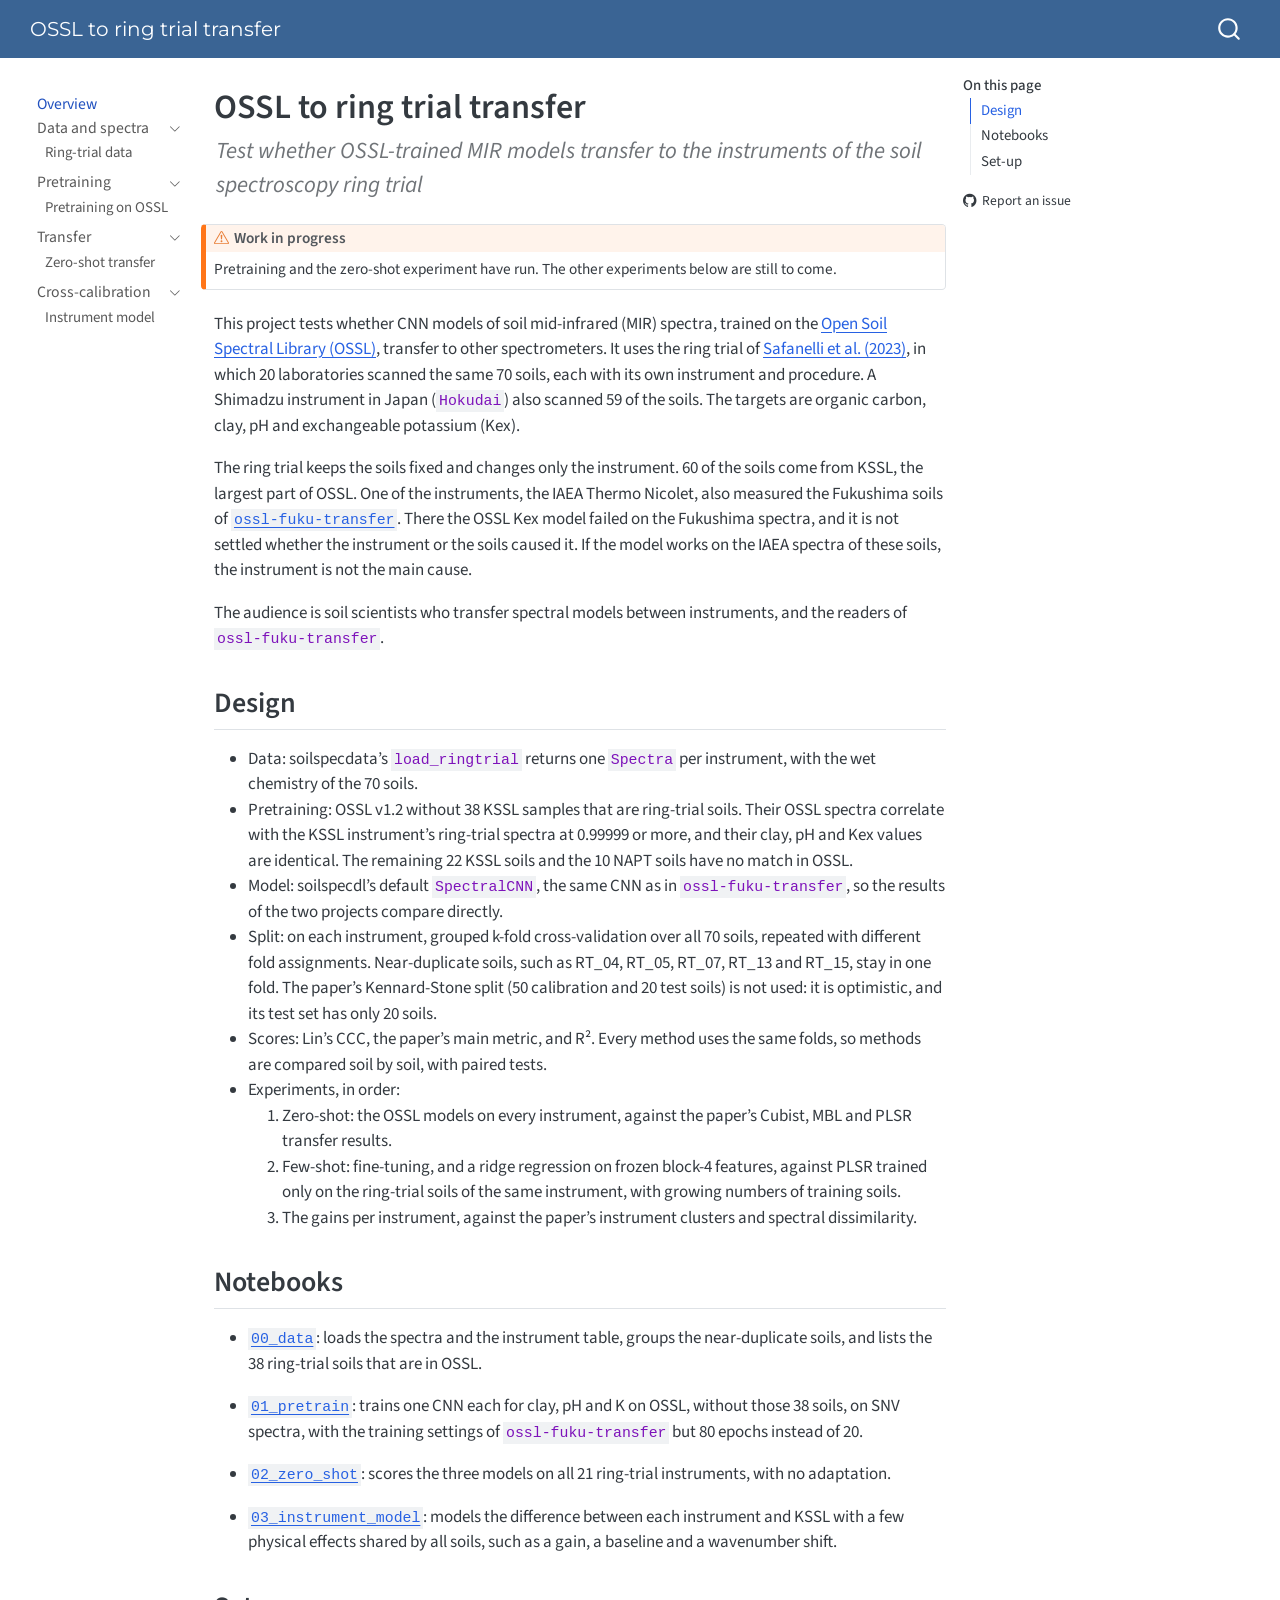
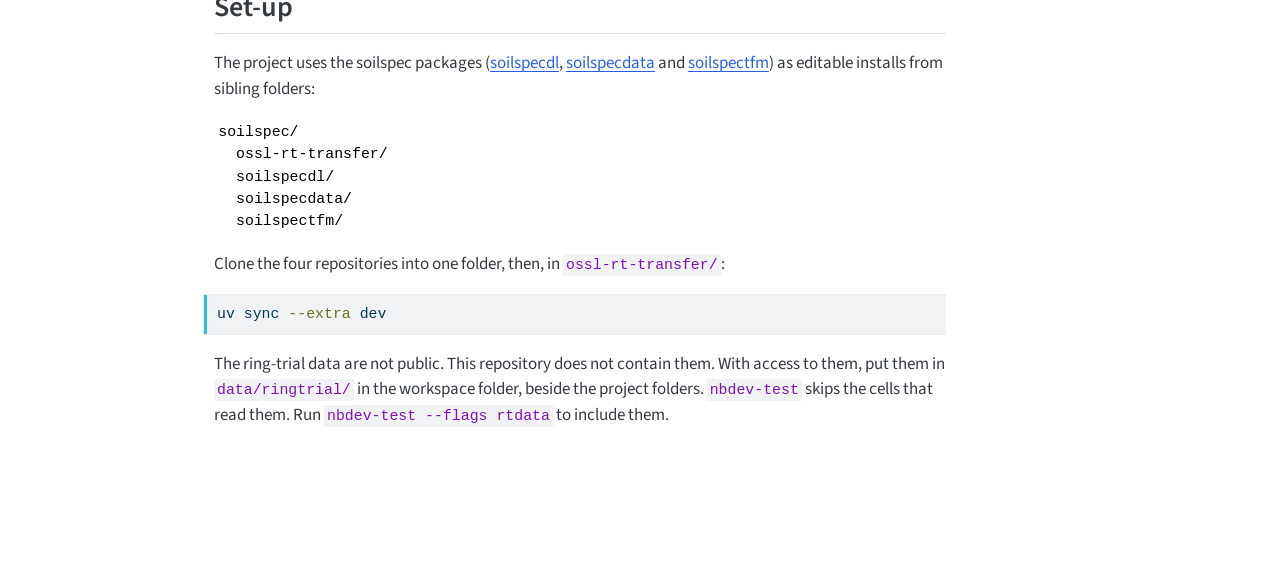
==== index.html @ 26434ccb "deploy: fe6619ff5febfa1ee4b8a36fc8aa737fae3f865a" ====
<!DOCTYPE html>
<html xmlns="http://www.w3.org/1999/xhtml" lang="en" xml:lang="en"><head>

<meta charset="utf-8">
<meta name="generator" content="quarto-1.10.19">

<meta name="viewport" content="width=device-width, initial-scale=1.0, user-scalable=yes">

<meta name="description" content="Test whether OSSL-trained MIR models transfer to the instruments of the soil spectroscopy ring trial">

<title>OSSL to ring trial transfer</title>
<style>
/* Default styles provided by pandoc.
** See https://pandoc.org/MANUAL.html#variables-for-html for config info.
*/
span.smallcaps{font-variant: small-caps;}
div.columns{display: flex; gap: 1.5em;}
div.column{flex: auto;}
@media screen {
div.columns{gap: min(4vw, 1.5em);}
div.column{overflow-x: auto;}
}
div.hanging-indent{margin-left: 1.5em; text-indent: -1.5em;}
ul.task-list{list-style: none;}
ul.task-list li input[type="checkbox"] {
  width: 0.8em;
  margin: 0 0.8em 0.2em -1em; /* quarto-specific, see https://github.com/quarto-dev/quarto-cli/issues/4556 */ 
  vertical-align: middle;
}
/* CSS for syntax highlighting */
html { -webkit-text-size-adjust: 100%; }
pre > code.sourceCode { white-space: pre; position: relative; }
pre > code.sourceCode > span { display: inline-block; line-height: 1.25; }
pre > code.sourceCode > span:empty { height: 1.2em; }
.sourceCode { overflow: visible; }
code.sourceCode > span { color: inherit; text-decoration: inherit; }
div.sourceCode { margin: 1em 0; }
pre.sourceCode { margin: 0; }
@media screen {
div.sourceCode { overflow: auto; }
}
@media print {
pre > code.sourceCode { white-space: pre-wrap; }
pre > code.sourceCode > span { text-indent: -5em; padding-left: 5em; }
}
pre.numberSource code
  { counter-reset: source-line 0; }
pre.numberSource code > span
  { position: relative; left: -4em; counter-increment: source-line; }
pre.numberSource code > span > a:first-child::before
  { content: counter(source-line);
    position: relative; left: -1em; text-align: right; vertical-align: baseline;
    border: none; display: inline-block;
    -webkit-touch-callout: none; -webkit-user-select: none;
    -khtml-user-select: none; -moz-user-select: none;
    -ms-user-select: none; user-select: none;
    padding: 0 4px; width: 4em;
  }
pre.numberSource { margin-left: 3em;  padding-left: 4px; }
div.sourceCode
  {   }
@media screen {
pre > code.sourceCode > span > a:first-child::before { text-decoration: underline; }
}
</style>


<script src="site_libs/quarto-nav/quarto-nav.js"></script>
<script src="site_libs/quarto-nav/headroom.min.js"></script>
<script src="site_libs/clipboard/clipboard.min.js"></script>
<script src="site_libs/quarto-search/autocomplete.umd.js"></script>
<script src="site_libs/quarto-search/fuse.min.js"></script>
<script src="site_libs/quarto-search/quarto-search.js"></script>
<meta name="quarto:offset" content="./">
<script src="site_libs/quarto-html/quarto.js" type="module"></script>
<script src="site_libs/quarto-html/tabsets/tabsets.js" type="module"></script>
<script src="site_libs/quarto-html/popper.min.js"></script>
<script src="site_libs/quarto-html/tippy.umd.min.js"></script>
<script src="site_libs/quarto-html/anchor.min.js"></script>
<link href="site_libs/quarto-html/tippy.css" rel="stylesheet">
<link href="site_libs/quarto-html/quarto-syntax-highlighting-bf27225e3a48a9273f3daa8f8e829971.css" rel="stylesheet" id="quarto-text-highlighting-styles">
<script src="site_libs/bootstrap/bootstrap.min.js"></script>
<link href="site_libs/bootstrap/bootstrap-icons.css" rel="stylesheet">
<link href="site_libs/bootstrap/bootstrap-4a0132d6516ed1437d66c2742ecec8d8.min.css" rel="stylesheet" append-hash="true" id="quarto-bootstrap" data-mode="light">
<script id="quarto-search-options" type="application/json">{
  "location": "navbar",
  "copy-button": false,
  "collapse-after": 3,
  "panel-placement": "end",
  "type": "overlay",
  "limit": 50,
  "keyboard-shortcut": [
    "f",
    "/",
    "s"
  ],
  "show-item-context": false,
  "language": {
    "search-no-results-text": "No results",
    "search-matching-documents-text": "matching documents",
    "search-copy-link-title": "Copy link to search",
    "search-hide-matches-text": "Hide additional matches",
    "search-more-match-text": "more match in this document",
    "search-more-matches-text": "more matches in this document",
    "search-clear-button-title": "Clear",
    "search-text-placeholder": "",
    "search-detached-cancel-button-title": "Cancel",
    "search-submit-button-title": "Submit",
    "search-label": "Search"
  }
}</script>


<link rel="stylesheet" href="styles.css">
<meta property="og:title" content="OSSL to ring trial transfer">
<meta property="og:description" content="Test whether OSSL-trained MIR models transfer to the instruments of the soil spectroscopy ring trial">
<meta property="og:site_name" content="OSSL to ring trial transfer">
<meta name="twitter:title" content="OSSL to ring trial transfer">
<meta name="twitter:description" content="Test whether OSSL-trained MIR models transfer to the instruments of the soil spectroscopy ring trial">
<meta name="twitter:card" content="summary">
</head>

<body class="nav-sidebar floating nav-fixed quarto-light">

<div id="quarto-search-results"></div>
  <header id="quarto-header" class="headroom fixed-top">
    <nav class="navbar navbar-expand-lg " data-bs-theme="dark">
      <div class="navbar-container container-fluid">
      <div class="navbar-brand-container mx-auto">
    <a class="navbar-brand" href="./index.html">
    <span class="navbar-title">OSSL to ring trial transfer</span>
    </a>
  </div>
        <div class="quarto-navbar-tools tools-end">
</div>
          <div id="quarto-search" class="" title="Search"></div>
      </div> <!-- /container-fluid -->
    </nav>
  <nav class="quarto-secondary-nav">
    <div class="container-fluid d-flex">
      <button type="button" class="quarto-btn-toggle btn" data-bs-toggle="collapse" role="button" data-bs-target=".quarto-sidebar-collapse-item" aria-controls="quarto-sidebar" aria-expanded="false" aria-label="Toggle sidebar navigation" onclick="if (window.quartoToggleHeadroom) { window.quartoToggleHeadroom(); }">
        <i class="bi bi-layout-text-sidebar-reverse"></i>
      </button>
        <nav class="quarto-page-breadcrumbs" aria-label="breadcrumb"><ol class="breadcrumb"><li class="breadcrumb-item"><a href="./index.html">Overview</a></li></ol></nav>
        <a class="flex-grow-1" role="navigation" data-bs-toggle="collapse" data-bs-target=".quarto-sidebar-collapse-item" aria-controls="quarto-sidebar" aria-expanded="false" aria-label="Toggle sidebar navigation" onclick="if (window.quartoToggleHeadroom) { window.quartoToggleHeadroom(); }">      
        </a>
    </div>
  </nav>
</header>
<!-- content -->
<div id="quarto-content" class="quarto-container page-columns page-rows-contents page-layout-article page-navbar">
<!-- sidebar -->
  <nav id="quarto-sidebar" class="sidebar collapse collapse-horizontal quarto-sidebar-collapse-item sidebar-navigation floating overflow-auto">
    <div class="sidebar-menu-container"> 
    <ul class="list-unstyled mt-1">
        <li class="sidebar-item">
  <div class="sidebar-item-container"> 
  <a href="./index.html" class="sidebar-item-text sidebar-link active">
 <span class="menu-text">Overview</span></a>
  </div>
</li>
        <li class="sidebar-item sidebar-item-section">
      <div class="sidebar-item-container"> 
            <a class="sidebar-item-text sidebar-link text-start" data-bs-toggle="collapse" data-bs-target="#quarto-sidebar-section-1" role="navigation" aria-expanded="true">
 <span class="menu-text">Data and spectra</span></a>
          <a class="sidebar-item-toggle text-start" data-bs-toggle="collapse" data-bs-target="#quarto-sidebar-section-1" role="navigation" aria-expanded="true" aria-label="Toggle section">
            <i class="bi bi-chevron-right ms-2"></i>
          </a> 
      </div>
      <ul id="quarto-sidebar-section-1" class="collapse list-unstyled sidebar-section depth1 show">  
          <li class="sidebar-item">
  <div class="sidebar-item-container"> 
  <a href="./data.html" class="sidebar-item-text sidebar-link">
 <span class="menu-text">Ring-trial data</span></a>
  </div>
</li>
      </ul>
  </li>
        <li class="sidebar-item sidebar-item-section">
      <div class="sidebar-item-container"> 
            <a class="sidebar-item-text sidebar-link text-start" data-bs-toggle="collapse" data-bs-target="#quarto-sidebar-section-2" role="navigation" aria-expanded="true">
 <span class="menu-text">Pretraining</span></a>
          <a class="sidebar-item-toggle text-start" data-bs-toggle="collapse" data-bs-target="#quarto-sidebar-section-2" role="navigation" aria-expanded="true" aria-label="Toggle section">
            <i class="bi bi-chevron-right ms-2"></i>
          </a> 
      </div>
      <ul id="quarto-sidebar-section-2" class="collapse list-unstyled sidebar-section depth1 show">  
          <li class="sidebar-item">
  <div class="sidebar-item-container"> 
  <a href="./pretrain.html" class="sidebar-item-text sidebar-link">
 <span class="menu-text">Pretraining on OSSL</span></a>
  </div>
</li>
      </ul>
  </li>
        <li class="sidebar-item sidebar-item-section">
      <div class="sidebar-item-container"> 
            <a class="sidebar-item-text sidebar-link text-start" data-bs-toggle="collapse" data-bs-target="#quarto-sidebar-section-3" role="navigation" aria-expanded="true">
 <span class="menu-text">Transfer</span></a>
          <a class="sidebar-item-toggle text-start" data-bs-toggle="collapse" data-bs-target="#quarto-sidebar-section-3" role="navigation" aria-expanded="true" aria-label="Toggle section">
            <i class="bi bi-chevron-right ms-2"></i>
          </a> 
      </div>
      <ul id="quarto-sidebar-section-3" class="collapse list-unstyled sidebar-section depth1 show">  
          <li class="sidebar-item">
  <div class="sidebar-item-container"> 
  <a href="./zero_shot.html" class="sidebar-item-text sidebar-link">
 <span class="menu-text">Zero-shot transfer</span></a>
  </div>
</li>
      </ul>
  </li>
        <li class="sidebar-item sidebar-item-section">
      <div class="sidebar-item-container"> 
            <a class="sidebar-item-text sidebar-link text-start" data-bs-toggle="collapse" data-bs-target="#quarto-sidebar-section-4" role="navigation" aria-expanded="true">
 <span class="menu-text">Cross-calibration</span></a>
          <a class="sidebar-item-toggle text-start" data-bs-toggle="collapse" data-bs-target="#quarto-sidebar-section-4" role="navigation" aria-expanded="true" aria-label="Toggle section">
            <i class="bi bi-chevron-right ms-2"></i>
          </a> 
      </div>
      <ul id="quarto-sidebar-section-4" class="collapse list-unstyled sidebar-section depth1 show">  
          <li class="sidebar-item">
  <div class="sidebar-item-container"> 
  <a href="./instrument_model.html" class="sidebar-item-text sidebar-link">
 <span class="menu-text">Instrument model</span></a>
  </div>
</li>
      </ul>
  </li>
    </ul>
    </div>
</nav>
<div id="quarto-sidebar-glass" class="quarto-sidebar-collapse-item" data-bs-toggle="collapse" data-bs-target=".quarto-sidebar-collapse-item"></div>
<!-- margin-sidebar -->
    <div id="quarto-margin-sidebar" class="sidebar margin-sidebar">
        <nav id="TOC" role="doc-toc" class="toc-active">
    <h2 id="toc-title">On this page</h2>
   
  <ul>
  <li><a href="#design" id="toc-design" class="nav-link active" data-scroll-target="#design">Design</a></li>
  <li><a href="#notebooks" id="toc-notebooks" class="nav-link" data-scroll-target="#notebooks">Notebooks</a></li>
  <li><a href="#set-up" id="toc-set-up" class="nav-link" data-scroll-target="#set-up">Set-up</a></li>
  </ul>
<div class="toc-actions"><ul><li><a href="https://github.com/franckalbinet/ossl-rt-transfer/issues/new" class="toc-action"><i class="bi bi-github"></i>Report an issue</a></li></ul></div></nav>
    </div>
<!-- main -->
<main class="content" id="quarto-document-content">

<header id="title-block-header" class="quarto-title-block default">
<div class="quarto-title">
<h1 class="title">OSSL to ring trial transfer</h1>
</div>

<div>
  <div class="description">
    Test whether OSSL-trained MIR models transfer to the instruments of the soil spectroscopy ring trial
  </div>
</div>


<div class="quarto-title-meta">

    
  
    
  </div>
  


</header>


<!-- WARNING: THIS FILE WAS AUTOGENERATED! DO NOT EDIT! -->
<div class="callout callout-style-default callout-warning callout-titled" title="Work in progress">
<div class="callout-header d-flex align-content-center">
<div class="callout-icon-container">
<i class="callout-icon"></i>
</div>
<div class="callout-title-container flex-fill">
<span class="screen-reader-only">Warning</span>Work in progress
</div>
</div>
<div class="callout-body-container callout-body">
<p>Pretraining and the zero-shot experiment have run. The other experiments below are still to come.</p>
</div>
</div>
<p>This project tests whether CNN models of soil mid-infrared (MIR) spectra, trained on the <a href="https://explorer.soilspectroscopy.org/">Open Soil Spectral Library (OSSL)</a>, transfer to other spectrometers. It uses the ring trial of <a href="https://doi.org/10.1016/j.geoderma.2023.116724">Safanelli et al.&nbsp;(2023)</a>, in which 20 laboratories scanned the same 70 soils, each with its own instrument and procedure. A Shimadzu instrument in Japan (<code>Hokudai</code>) also scanned 59 of the soils. The targets are organic carbon, clay, pH and exchangeable potassium (Kex).</p>
<p>The ring trial keeps the soils fixed and changes only the instrument. 60 of the soils come from KSSL, the largest part of OSSL. One of the instruments, the IAEA Thermo Nicolet, also measured the Fukushima soils of <a href="https://franckalbinet.github.io/ossl-fuku-transfer/"><code>ossl-fuku-transfer</code></a>. There the OSSL Kex model failed on the Fukushima spectra, and it is not settled whether the instrument or the soils caused it. If the model works on the IAEA spectra of these soils, the instrument is not the main cause.</p>
<p>The audience is soil scientists who transfer spectral models between instruments, and the readers of <code>ossl-fuku-transfer</code>.</p>
<section id="design" class="level2">
<h2 class="anchored" data-anchor-id="design">Design</h2>
<ul>
<li>Data: soilspecdata’s <code>load_ringtrial</code> returns one <code>Spectra</code> per instrument, with the wet chemistry of the 70 soils.</li>
<li>Pretraining: OSSL v1.2 without 38 KSSL samples that are ring-trial soils. Their OSSL spectra correlate with the KSSL instrument’s ring-trial spectra at 0.99999 or more, and their clay, pH and Kex values are identical. The remaining 22 KSSL soils and the 10 NAPT soils have no match in OSSL.</li>
<li>Model: soilspecdl’s default <code>SpectralCNN</code>, the same CNN as in <code>ossl-fuku-transfer</code>, so the results of the two projects compare directly.</li>
<li>Split: on each instrument, grouped k-fold cross-validation over all 70 soils, repeated with different fold assignments. Near-duplicate soils, such as RT_04, RT_05, RT_07, RT_13 and RT_15, stay in one fold. The paper’s Kennard-Stone split (50 calibration and 20 test soils) is not used: it is optimistic, and its test set has only 20 soils.</li>
<li>Scores: Lin’s CCC, the paper’s main metric, and R². Every method uses the same folds, so methods are compared soil by soil, with paired tests.</li>
<li>Experiments, in order:
<ol type="1">
<li>Zero-shot: the OSSL models on every instrument, against the paper’s Cubist, MBL and PLSR transfer results.</li>
<li>Few-shot: fine-tuning, and a ridge regression on frozen block-4 features, against PLSR trained only on the ring-trial soils of the same instrument, with growing numbers of training soils.</li>
<li>The gains per instrument, against the paper’s instrument clusters and spectral dissimilarity.</li>
</ol></li>
</ul>
</section>
<section id="notebooks" class="level2">
<h2 class="anchored" data-anchor-id="notebooks">Notebooks</h2>
<ul>
<li><p><a href="./data.html"><code>00_data</code></a>: loads the spectra and the instrument table, groups the near-duplicate soils, and lists the 38 ring-trial soils that are in OSSL.</p></li>
<li><p><a href="./pretrain.html"><code>01_pretrain</code></a>: trains one CNN each for clay, pH and K on OSSL, without those 38 soils, on SNV spectra, with the training settings of <code>ossl-fuku-transfer</code> but 80 epochs instead of 20.</p></li>
<li><p><a href="./zero_shot.html"><code>02_zero_shot</code></a>: scores the three models on all 21 ring-trial instruments, with no adaptation.</p></li>
<li><p><a href="./instrument_model.html"><code>03_instrument_model</code></a>: models the difference between each instrument and KSSL with a few physical effects shared by all soils, such as a gain, a baseline and a wavenumber shift.</p></li>
</ul>
</section>
<section id="set-up" class="level2">
<h2 class="anchored" data-anchor-id="set-up">Set-up</h2>
<p>The project uses the soilspec packages (<a href="https://github.com/franckalbinet/soilspecdl">soilspecdl</a>, <a href="https://github.com/franckalbinet/soilspecdata">soilspecdata</a> and <a href="https://github.com/franckalbinet/soilspectfm">soilspectfm</a>) as editable installs from sibling folders:</p>
<pre><code>soilspec/
  ossl-rt-transfer/
  soilspecdl/
  soilspecdata/
  soilspectfm/</code></pre>
<p>Clone the four repositories into one folder, then, in <code>ossl-rt-transfer/</code>:</p>
<div class="code-copy-outer-scaffold"><div class="sourceCode" id="cb2"><pre class="sourceCode sh code-with-copy"><code class="sourceCode bash"><span id="cb2-1"><a href="#cb2-1" aria-hidden="true" tabindex="-1"></a><span class="ex">uv</span> sync <span class="at">--extra</span> dev</span></code></pre></div><button title="Copy to Clipboard" class="code-copy-button"><i class="bi"></i></button></div>
<p>The ring-trial data are not public. This repository does not contain them. With access to them, put them in <code>data/ringtrial/</code> in the workspace folder, beside the project folders. <code>nbdev-test</code> skips the cells that read them. Run <code>nbdev-test --flags rtdata</code> to include them.</p>


</section>

</main> <!-- /main -->
<script id="quarto-html-after-body" type="application/javascript">
  window.document.addEventListener("DOMContentLoaded", function (event) {
    const icon = "";
    const anchorJS = new window.AnchorJS();
    anchorJS.options = {
      placement: 'right',
      icon: icon
    };
    anchorJS.add('.anchored');
    const isCodeAnnotation = (el) => {
      for (const clz of el.classList) {
        if (clz.startsWith('code-annotation-')) {                     
          return true;
        }
      }
      return false;
    }
    const onCopySuccess = function(e) {
      // button target
      const button = e.trigger;
      // don't keep focus
      button.blur();
      // flash "checked"
      button.classList.add('code-copy-button-checked');
      var currentTitle = button.getAttribute("title");
      button.setAttribute("title", "Copied!");
      let tooltip;
      if (window.bootstrap) {
        button.setAttribute("data-bs-toggle", "tooltip");
        button.setAttribute("data-bs-placement", "left");
        button.setAttribute("data-bs-title", "Copied!");
        tooltip = new bootstrap.Tooltip(button, 
          { trigger: "manual", 
            customClass: "code-copy-button-tooltip",
            offset: [0, -8]});
        tooltip.show();    
      }
      setTimeout(function() {
        if (tooltip) {
          tooltip.hide();
          button.removeAttribute("data-bs-title");
          button.removeAttribute("data-bs-toggle");
          button.removeAttribute("data-bs-placement");
        }
        button.setAttribute("title", currentTitle);
        button.classList.remove('code-copy-button-checked');
      }, 1000);
      // clear code selection
      e.clearSelection();
    }
    const getTextToCopy = function(trigger) {
      const outerScaffold = trigger.parentElement.cloneNode(true);
      const codeEl = outerScaffold.querySelector('code');
      for (const childEl of codeEl.children) {
        if (isCodeAnnotation(childEl)) {
          childEl.remove();
        }
      }
      return codeEl.innerText;
    }
    const clipboard = new window.ClipboardJS('.code-copy-button:not([data-in-quarto-modal])', {
      text: getTextToCopy
    });
    clipboard.on('success', onCopySuccess);
    if (window.document.getElementById('quarto-embedded-source-code-modal')) {
      const clipboardModal = new window.ClipboardJS('.code-copy-button[data-in-quarto-modal]', {
        text: getTextToCopy,
        container: window.document.getElementById('quarto-embedded-source-code-modal')
      });
      clipboardModal.on('success', onCopySuccess);
    }
    const viewSource = window.document.getElementById('quarto-view-source') ||
                       window.document.getElementById('quarto-code-tools-source');
    if (viewSource) {
      const sourceUrl = viewSource.getAttribute("data-quarto-source-url");
      viewSource.addEventListener("click", function(e) {
        if (sourceUrl) {
          // rstudio viewer pane
          if (/\bcapabilities=\b/.test(window.location)) {
            window.open(sourceUrl);
          } else {
            window.location.href = sourceUrl;
          }
        } else {
          const modal = new bootstrap.Modal(document.getElementById('quarto-embedded-source-code-modal'));
          modal.show();
        }
        return false;
      });
    }
    function toggleCodeHandler(show) {
      return function(e) {
        const cellDetails = window.document.querySelectorAll(".cell details.code-fold");
        for (let i=0; i<cellDetails.length; i++) {
          const details = cellDetails[i];
          if (show) {
            details.open = true;
          } else {
            details.removeAttribute("open");
          }
        }
        const cellCodeDivs = window.document.querySelectorAll(".cell div.sourceCode.cell-code");
        const fromCls = show ? "hidden" : "unhidden";
        const toCls = show ? "unhidden" : "hidden";
        for (let i=0; i<cellCodeDivs.length; i++) {
          const codeDiv = cellCodeDivs[i];
          if (codeDiv.classList.contains(fromCls)) {
            codeDiv.classList.remove(fromCls);
            codeDiv.classList.add(toCls);
          } 
        }
        return false;
      }
    }
    const hideAllCode = window.document.getElementById("quarto-hide-all-code");
    if (hideAllCode) {
      hideAllCode.addEventListener("click", toggleCodeHandler(false));
    }
    const showAllCode = window.document.getElementById("quarto-show-all-code");
    if (showAllCode) {
      showAllCode.addEventListener("click", toggleCodeHandler(true));
    }
      var localhostRegex = new RegExp(/^(?:http|https):\/\/localhost\:?[0-9]*\//);
      var mailtoRegex = new RegExp(/^mailto:/);
        var filterRegex = new RegExp("https:\/\/franckalbinet\.github\.io\/ossl-rt-transfer");
      var isInternal = (href) => {
          return filterRegex.test(href) || localhostRegex.test(href) || mailtoRegex.test(href);
      }
      // Inspect non-navigation links and adorn them if external
     var links = window.document.querySelectorAll('a[href]:not(.nav-link):not(.navbar-brand):not(.toc-action):not(.sidebar-link):not(.sidebar-item-toggle):not(.pagination-link):not(.no-external):not([aria-hidden]):not(.dropdown-item):not(.quarto-navigation-tool):not(.about-link)');
      for (var i=0; i<links.length; i++) {
        const link = links[i];
        if (!isInternal(link.href)) {
          // undo the damage that might have been done by quarto-nav.js in the case of
          // links that we want to consider external
          if (link.dataset.originalHref !== undefined) {
            link.href = link.dataset.originalHref;
          }
        }
      }
    function tippyHover(el, contentFn, onTriggerFn, onUntriggerFn) {
      const config = {
        allowHTML: true,
        maxWidth: 500,
        delay: 100,
        arrow: false,
        appendTo: function(el) {
            return el.parentElement;
        },
        interactive: true,
        interactiveBorder: 10,
        theme: 'quarto',
        placement: 'bottom-start',
      };
      if (contentFn) {
        config.content = contentFn;
      }
      if (onTriggerFn) {
        config.onTrigger = onTriggerFn;
      }
      if (onUntriggerFn) {
        config.onUntrigger = onUntriggerFn;
      }
      window.tippy(el, config); 
    }
    const noterefs = window.document.querySelectorAll('a[role="doc-noteref"]');
    for (var i=0; i<noterefs.length; i++) {
      const ref = noterefs[i];
      tippyHover(ref, function() {
        // use id or data attribute instead here
        let href = ref.getAttribute('data-footnote-href') || ref.getAttribute('href');
        try { href = new URL(href).hash; } catch {}
        const id = href.replace(/^#\/?/, "");
        const note = window.document.getElementById(id);
        if (note) {
          return note.innerHTML;
        } else {
          return "";
        }
      });
    }
    const xrefs = window.document.querySelectorAll('a.quarto-xref');
    const processXRef = (id, note) => {
      // Strip column container classes
      const stripColumnClz = (el) => {
        el.classList.remove("page-full", "page-columns");
        if (el.children) {
          for (const child of el.children) {
            stripColumnClz(child);
          }
        }
      }
      stripColumnClz(note)
      if (id === null || id.startsWith('sec-')) {
        // Special case sections, only their first couple elements
        const container = document.createElement("div");
        if (note.children && note.children.length > 2) {
          container.appendChild(note.children[0].cloneNode(true));
          for (let i = 1; i < note.children.length; i++) {
            const child = note.children[i];
            if (child.tagName === "P" && child.innerText === "") {
              continue;
            } else {
              container.appendChild(child.cloneNode(true));
              break;
            }
          }
          if (window.Quarto?.typesetMath) {
            window.Quarto.typesetMath(container);
          }
          return container.innerHTML
        } else {
          if (window.Quarto?.typesetMath) {
            window.Quarto.typesetMath(note);
          }
          return note.innerHTML;
        }
      } else {
        // Remove any anchor links if they are present
        const anchorLink = note.querySelector('a.anchorjs-link');
        if (anchorLink) {
          anchorLink.remove();
        }
        if (window.Quarto?.typesetMath) {
          window.Quarto.typesetMath(note);
        }
        if (note.classList.contains("callout")) {
          return note.outerHTML;
        } else {
          return note.innerHTML;
        }
      }
    }
    for (var i=0; i<xrefs.length; i++) {
      const xref = xrefs[i];
      tippyHover(xref, undefined, function(instance) {
        instance.disable();
        let url = xref.getAttribute('href');
        let hash = undefined; 
        if (url.startsWith('#')) {
          hash = url;
        } else {
          try { hash = new URL(url).hash; } catch {}
        }
        if (hash) {
          const id = hash.replace(/^#\/?/, "");
          const note = window.document.getElementById(id);
          if (note !== null) {
            try {
              const html = processXRef(id, note.cloneNode(true));
              instance.setContent(html);
            } finally {
              instance.enable();
              instance.show();
            }
          } else {
            // See if we can fetch this
            fetch(url.split('#')[0])
            .then(res => res.text())
            .then(html => {
              const parser = new DOMParser();
              const htmlDoc = parser.parseFromString(html, "text/html");
              const note = htmlDoc.getElementById(id);
              if (note !== null) {
                const html = processXRef(id, note);
                instance.setContent(html);
              } 
            }).finally(() => {
              instance.enable();
              instance.show();
            });
          }
        } else {
          // See if we can fetch a full url (with no hash to target)
          // This is a special case and we should probably do some content thinning / targeting
          fetch(url)
          .then(res => res.text())
          .then(html => {
            const parser = new DOMParser();
            const htmlDoc = parser.parseFromString(html, "text/html");
            const note = htmlDoc.querySelector('main.content');
            if (note !== null) {
              // This should only happen for chapter cross references
              // (since there is no id in the URL)
              // remove the first header
              if (note.children.length > 0 && note.children[0].tagName === "HEADER") {
                note.children[0].remove();
              }
              const html = processXRef(null, note);
              instance.setContent(html);
            } 
          }).finally(() => {
            instance.enable();
            instance.show();
          });
        }
      }, function(instance) {
      });
    }
        let selectedAnnoteEl;
        const selectorForAnnotation = ( cell, annotation) => {
          let cellAttr = 'data-code-cell="' + cell + '"';
          let lineAttr = 'data-code-annotation="' +  annotation + '"';
          const selector = 'span[' + cellAttr + '][' + lineAttr + ']';
          return selector;
        }
        const selectCodeLines = (annoteEl) => {
          const doc = window.document;
          const targetCell = annoteEl.getAttribute("data-target-cell");
          const targetAnnotation = annoteEl.getAttribute("data-target-annotation");
          const annoteSpan = window.document.querySelector(selectorForAnnotation(targetCell, targetAnnotation));
          const lines = annoteSpan.getAttribute("data-code-lines").split(",");
          const lineIds = lines.map((line) => {
            return targetCell + "-" + line;
          })
          let top = null;
          let height = null;
          let parent = null;
          if (lineIds.length > 0) {
              //compute the position of the single el (top and bottom and make a div)
              const el = window.document.getElementById(lineIds[0]);
              top = el.offsetTop;
              height = el.offsetHeight;
              parent = el.parentElement.parentElement;
            if (lineIds.length > 1) {
              const lastEl = window.document.getElementById(lineIds[lineIds.length - 1]);
              const bottom = lastEl.offsetTop + lastEl.offsetHeight;
              height = bottom - top;
            }
            if (top !== null && height !== null && parent !== null) {
              // cook up a div (if necessary) and position it 
              let div = window.document.getElementById("code-annotation-line-highlight");
              if (div === null) {
                div = window.document.createElement("div");
                div.setAttribute("id", "code-annotation-line-highlight");
                div.style.position = 'absolute';
                parent.appendChild(div);
              }
              div.style.top = top - 2 + "px";
              div.style.height = height + 4 + "px";
              div.style.left = 0;
              let gutterDiv = window.document.getElementById("code-annotation-line-highlight-gutter");
              if (gutterDiv === null) {
                gutterDiv = window.document.createElement("div");
                gutterDiv.setAttribute("id", "code-annotation-line-highlight-gutter");
                gutterDiv.style.position = 'absolute';
                const codeCell = window.document.getElementById(targetCell);
                const gutter = codeCell.querySelector('.code-annotation-gutter');
                gutter.appendChild(gutterDiv);
              }
              gutterDiv.style.top = top - 2 + "px";
              gutterDiv.style.height = height + 4 + "px";
            }
            selectedAnnoteEl = annoteEl;
          }
        };
        const unselectCodeLines = () => {
          const elementsIds = ["code-annotation-line-highlight", "code-annotation-line-highlight-gutter"];
          elementsIds.forEach((elId) => {
            const div = window.document.getElementById(elId);
            if (div) {
              div.remove();
            }
          });
          selectedAnnoteEl = undefined;
        };
          // Handle positioning of the toggle
      window.addEventListener(
        "resize",
        throttle(() => {
          elRect = undefined;
          if (selectedAnnoteEl) {
            selectCodeLines(selectedAnnoteEl);
          }
        }, 10)
      );
      function throttle(fn, ms) {
      let throttle = false;
      let timer;
        return (...args) => {
          if(!throttle) { // first call gets through
              fn.apply(this, args);
              throttle = true;
          } else { // all the others get throttled
              if(timer) clearTimeout(timer); // cancel #2
              timer = setTimeout(() => {
                fn.apply(this, args);
                timer = throttle = false;
              }, ms);
          }
        };
      }
        // Attach click handler to the DT
        const annoteDls = window.document.querySelectorAll('dt[data-target-cell]');
        for (const annoteDlNode of annoteDls) {
          annoteDlNode.addEventListener('click', (event) => {
            const clickedEl = event.target;
            if (clickedEl !== selectedAnnoteEl) {
              unselectCodeLines();
              const activeEl = window.document.querySelector('dt[data-target-cell].code-annotation-active');
              if (activeEl) {
                activeEl.classList.remove('code-annotation-active');
              }
              selectCodeLines(clickedEl);
              clickedEl.classList.add('code-annotation-active');
            } else {
              // Unselect the line
              unselectCodeLines();
              clickedEl.classList.remove('code-annotation-active');
            }
          });
        }
    const findCites = (el) => {
      const parentEl = el.parentElement;
      if (parentEl) {
        const cites = parentEl.dataset.cites;
        if (cites) {
          return {
            el,
            cites: cites.split(' ')
          };
        } else {
          return findCites(el.parentElement)
        }
      } else {
        return undefined;
      }
    };
    var bibliorefs = window.document.querySelectorAll('a[role="doc-biblioref"]');
    for (var i=0; i<bibliorefs.length; i++) {
      const ref = bibliorefs[i];
      const citeInfo = findCites(ref);
      if (citeInfo) {
        tippyHover(citeInfo.el, function() {
          var popup = window.document.createElement('div');
          citeInfo.cites.forEach(function(cite) {
            var citeDiv = window.document.createElement('div');
            citeDiv.classList.add('hanging-indent');
            citeDiv.classList.add('csl-entry');
            var biblioDiv = window.document.getElementById('ref-' + cite);
            if (biblioDiv) {
              citeDiv.innerHTML = biblioDiv.innerHTML;
            }
            popup.appendChild(citeDiv);
          });
          return popup.innerHTML;
        });
      }
    }
  });
  </script>
</div> <!-- /content -->




<footer class="footer"><div class="nav-footer"><div class="nav-footer-center"><div class="toc-actions d-sm-block d-md-none"><ul><li><a href="https://github.com/franckalbinet/ossl-rt-transfer/issues/new" class="toc-action"><i class="bi bi-github"></i>Report an issue</a></li></ul></div></div></div></footer></body></html>
---- site_libs/quarto-html/tippy.css ----
.tippy-box[data-animation=fade][data-state=hidden]{opacity:0}[data-tippy-root]{max-width:calc(100vw - 10px)}.tippy-box{position:relative;background-color:#333;color:#fff;border-radius:4px;font-size:14px;line-height:1.4;white-space:normal;outline:0;transition-property:transform,visibility,opacity}.tippy-box[data-placement^=top]>.tippy-arrow{bottom:0}.tippy-box[data-placement^=top]>.tippy-arrow:before{bottom:-7px;left:0;border-width:8px 8px 0;border-top-color:initial;transform-origin:center top}.tippy-box[data-placement^=bottom]>.tippy-arrow{top:0}.tippy-box[data-placement^=bottom]>.tippy-arrow:before{top:-7px;left:0;border-width:0 8px 8px;border-bottom-color:initial;transform-origin:center bottom}.tippy-box[data-placement^=left]>.tippy-arrow{right:0}.tippy-box[data-placement^=left]>.tippy-arrow:before{border-width:8px 0 8px 8px;border-left-color:initial;right:-7px;transform-origin:center left}.tippy-box[data-placement^=right]>.tippy-arrow{left:0}.tippy-box[data-placement^=right]>.tippy-arrow:before{left:-7px;border-width:8px 8px 8px 0;border-right-color:initial;transform-origin:center right}.tippy-box[data-inertia][data-state=visible]{transition-timing-function:cubic-bezier(.54,1.5,.38,1.11)}.tippy-arrow{width:16px;height:16px;color:#333}.tippy-arrow:before{content:"";position:absolute;border-color:transparent;border-style:solid}.tippy-content{position:relative;padding:5px 9px;z-index:1}
---- site_libs/quarto-html/quarto-syntax-highlighting-bf27225e3a48a9273f3daa8f8e829971.css ----
/* quarto syntax highlight colors */
:root {
  --quarto-hl-ot-color: #003B4F;
  --quarto-hl-at-color: #657422;
  --quarto-hl-ss-color: #20794D;
  --quarto-hl-an-color: #5E5E5E;
  --quarto-hl-fu-color: #4758AB;
  --quarto-hl-st-color: #20794D;
  --quarto-hl-cf-color: #003B4F;
  --quarto-hl-op-color: #5E5E5E;
  --quarto-hl-er-color: #AD0000;
  --quarto-hl-bn-color: #AD0000;
  --quarto-hl-al-color: #AD0000;
  --quarto-hl-va-color: #111111;
  --quarto-hl-bu-color: inherit;
  --quarto-hl-ex-color: inherit;
  --quarto-hl-pp-color: #AD0000;
  --quarto-hl-in-color: #5E5E5E;
  --quarto-hl-vs-color: #20794D;
  --quarto-hl-wa-color: #5E5E5E;
  --quarto-hl-do-color: #5E5E5E;
  --quarto-hl-im-color: #00769E;
  --quarto-hl-ch-color: #20794D;
  --quarto-hl-dt-color: #AD0000;
  --quarto-hl-fl-color: #AD0000;
  --quarto-hl-co-color: #5E5E5E;
  --quarto-hl-cv-color: #5E5E5E;
  --quarto-hl-cn-color: #8f5902;
  --quarto-hl-sc-color: #5E5E5E;
  --quarto-hl-dv-color: #AD0000;
  --quarto-hl-kw-color: #003B4F;
}

/* other quarto variables */
:root {
  --quarto-font-monospace: SFMono-Regular, Menlo, Monaco, Consolas, "Liberation Mono", "Courier New", monospace;
}

/* syntax highlight based on Pandoc's rules */
pre > code.sourceCode > span {
  color: #003B4F;
}

code.sourceCode > span {
  color: #003B4F;
}

div.sourceCode,
div.sourceCode pre.sourceCode {
  color: #003B4F;
}

/* Normal */
code span {
  color: #003B4F;
}

/* Alert */
code span.al {
  color: #AD0000;
  font-style: inherit;
}

/* Annotation */
code span.an {
  color: #5E5E5E;
  font-style: inherit;
}

/* Attribute */
code span.at {
  color: #657422;
  font-style: inherit;
}

/* BaseN */
code span.bn {
  color: #AD0000;
  font-style: inherit;
}

/* BuiltIn */
code span.bu {
  font-style: inherit;
}

/* ControlFlow */
code span.cf {
  color: #003B4F;
  font-weight: bold;
  font-style: inherit;
}

/* Char */
code span.ch {
  color: #20794D;
  font-style: inherit;
}

/* Constant */
code span.cn {
  color: #8f5902;
  font-style: inherit;
}

/* Comment */
code span.co {
  color: #5E5E5E;
  font-style: inherit;
}

/* CommentVar */
code span.cv {
  color: #5E5E5E;
  font-style: italic;
}

/* Documentation */
code span.do {
  color: #5E5E5E;
  font-style: italic;
}

/* DataType */
code span.dt {
  color: #AD0000;
  font-style: inherit;
}

/* DecVal */
code span.dv {
  color: #AD0000;
  font-style: inherit;
}

/* Error */
code span.er {
  color: #AD0000;
  font-style: inherit;
}

/* Extension */
code span.ex {
  font-style: inherit;
}

/* Float */
code span.fl {
  color: #AD0000;
  font-style: inherit;
}

/* Function */
code span.fu {
  color: #4758AB;
  font-style: inherit;
}

/* Import */
code span.im {
  color: #00769E;
  font-style: inherit;
}

/* Information */
code span.in {
  color: #5E5E5E;
  font-style: inherit;
}

/* Keyword */
code span.kw {
  color: #003B4F;
  font-weight: bold;
  font-style: inherit;
}

/* Operator */
code span.op {
  color: #5E5E5E;
  font-style: inherit;
}

/* Other */
code span.ot {
  color: #003B4F;
  font-style: inherit;
}

/* Preprocessor */
code span.pp {
  color: #AD0000;
  font-style: inherit;
}

/* SpecialChar */
code span.sc {
  color: #5E5E5E;
  font-style: inherit;
}

/* SpecialString */
code span.ss {
  color: #20794D;
  font-style: inherit;
}

/* String */
code span.st {
  color: #20794D;
  font-style: inherit;
}

/* Variable */
code span.va {
  color: #111111;
  font-style: inherit;
}

/* VerbatimString */
code span.vs {
  color: #20794D;
  font-style: inherit;
}

/* Warning */
code span.wa {
  color: #5E5E5E;
  font-style: italic;
}

.prevent-inlining {
  content: "</";
}

/*# sourceMappingURL=8be38f48d34c45af72792cbd699585e7.css.map */
---- styles.css ----
@import url('https://fonts.googleapis.com/css2?family=Montserrat:wght@400&display=swap');

.cell {
    margin-bottom: 1rem;
}

.cell>.sourceCode {
    margin-bottom: 0;
}

.cell-output>pre {
    margin-bottom: 0;
}

.cell-output>pre,
.cell-output>.sourceCode>pre,
.cell-output-stdout>pre {
    margin-left: 0.8rem;
    margin-top: 0;
    background: none;
    border-left: 2px solid lightsalmon;
    border-top-left-radius: 0;
    border-top-right-radius: 0;
}

.cell-output>.sourceCode {
    border: none;
}

.cell-output>.sourceCode {
    background: none;
    margin-top: 0;
}

div.description {
    padding-left: 2px;
    padding-top: 5px;
    font-style: italic;
    font-size: 135%;
    opacity: 70%;
}

.navbar {
    background-color: #3a6494
}

.navbar-brand {
    text-transform: none;
    font-family: 'Montserrat', sans-serif;
    font-size: 1.2rem;
}

.navbar-brand .navbar-title {
    font-weight: normal;
}

td:first-child,
td:first-child code {
    white-space: nowrap;
    word-break: normal;
    overflow-wrap: normal;
}

.cell-output-display img {
    max-width: 100%;
    height: auto;
}
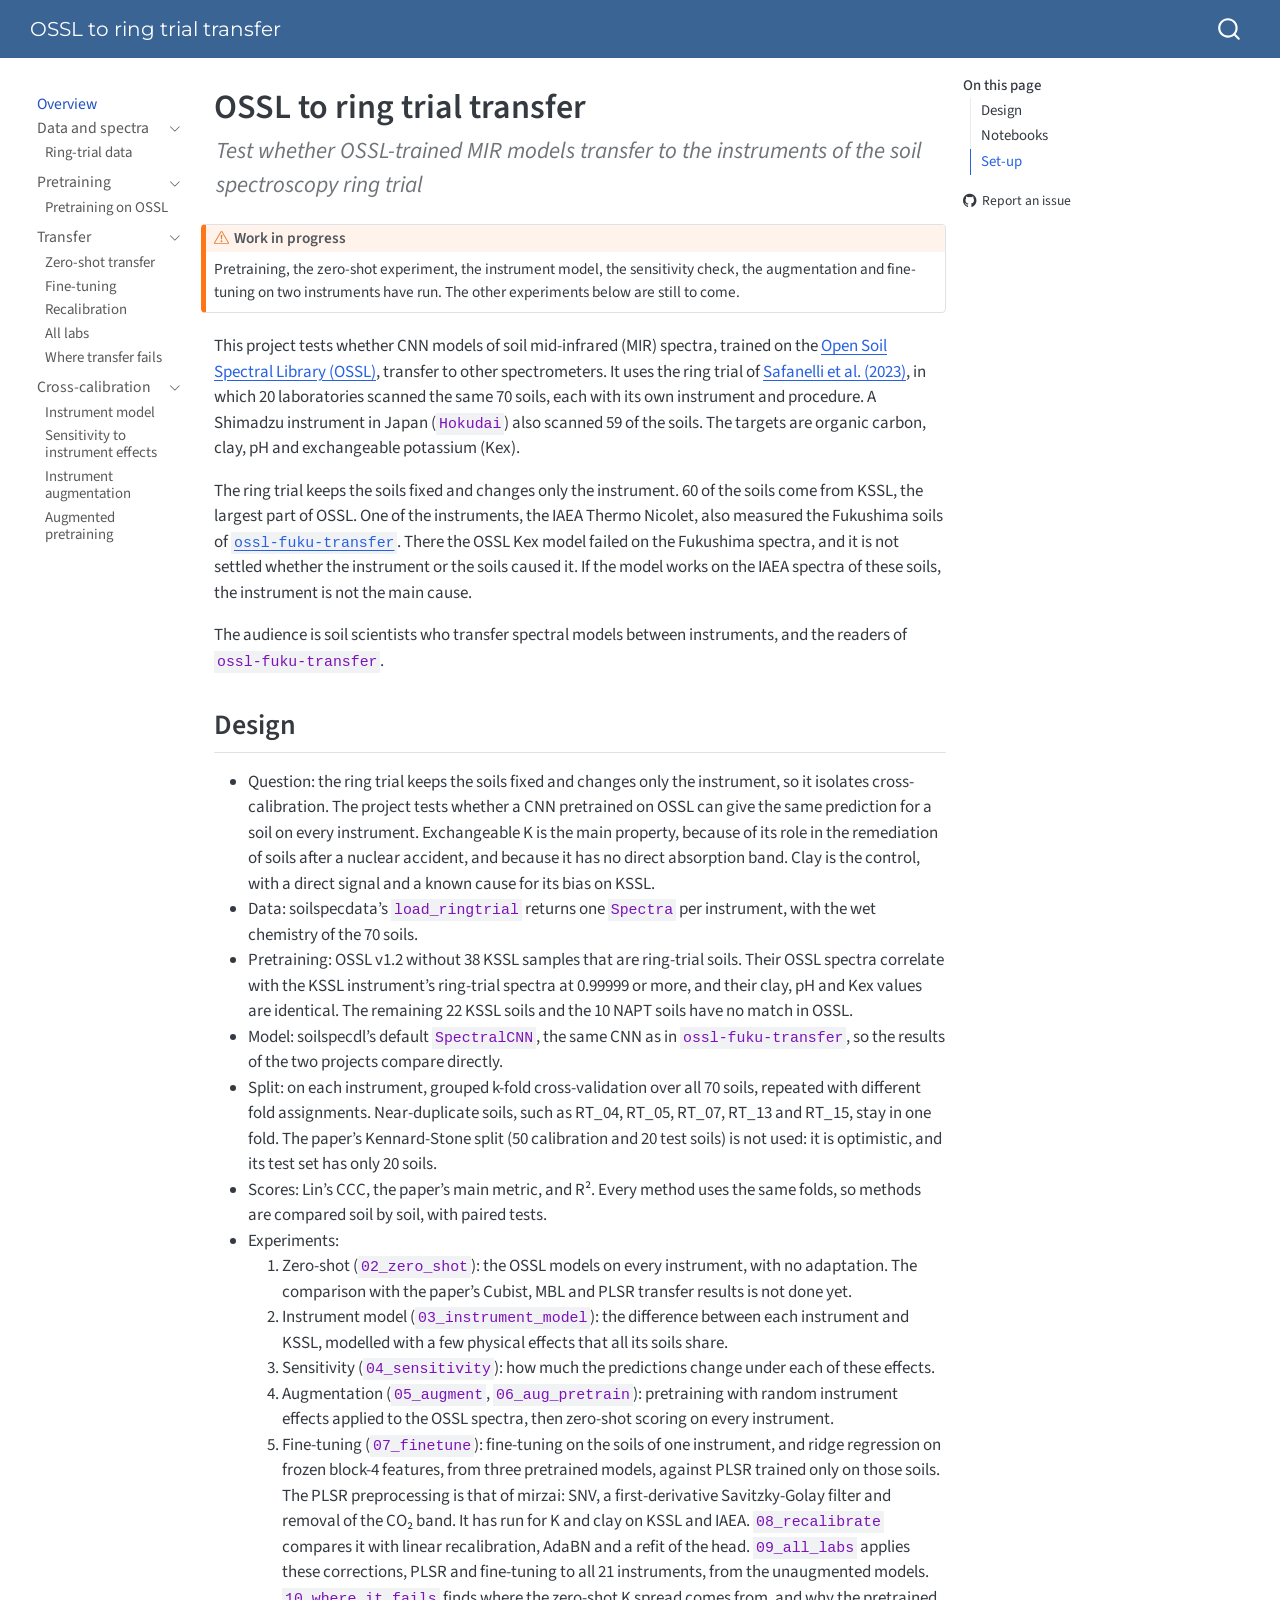
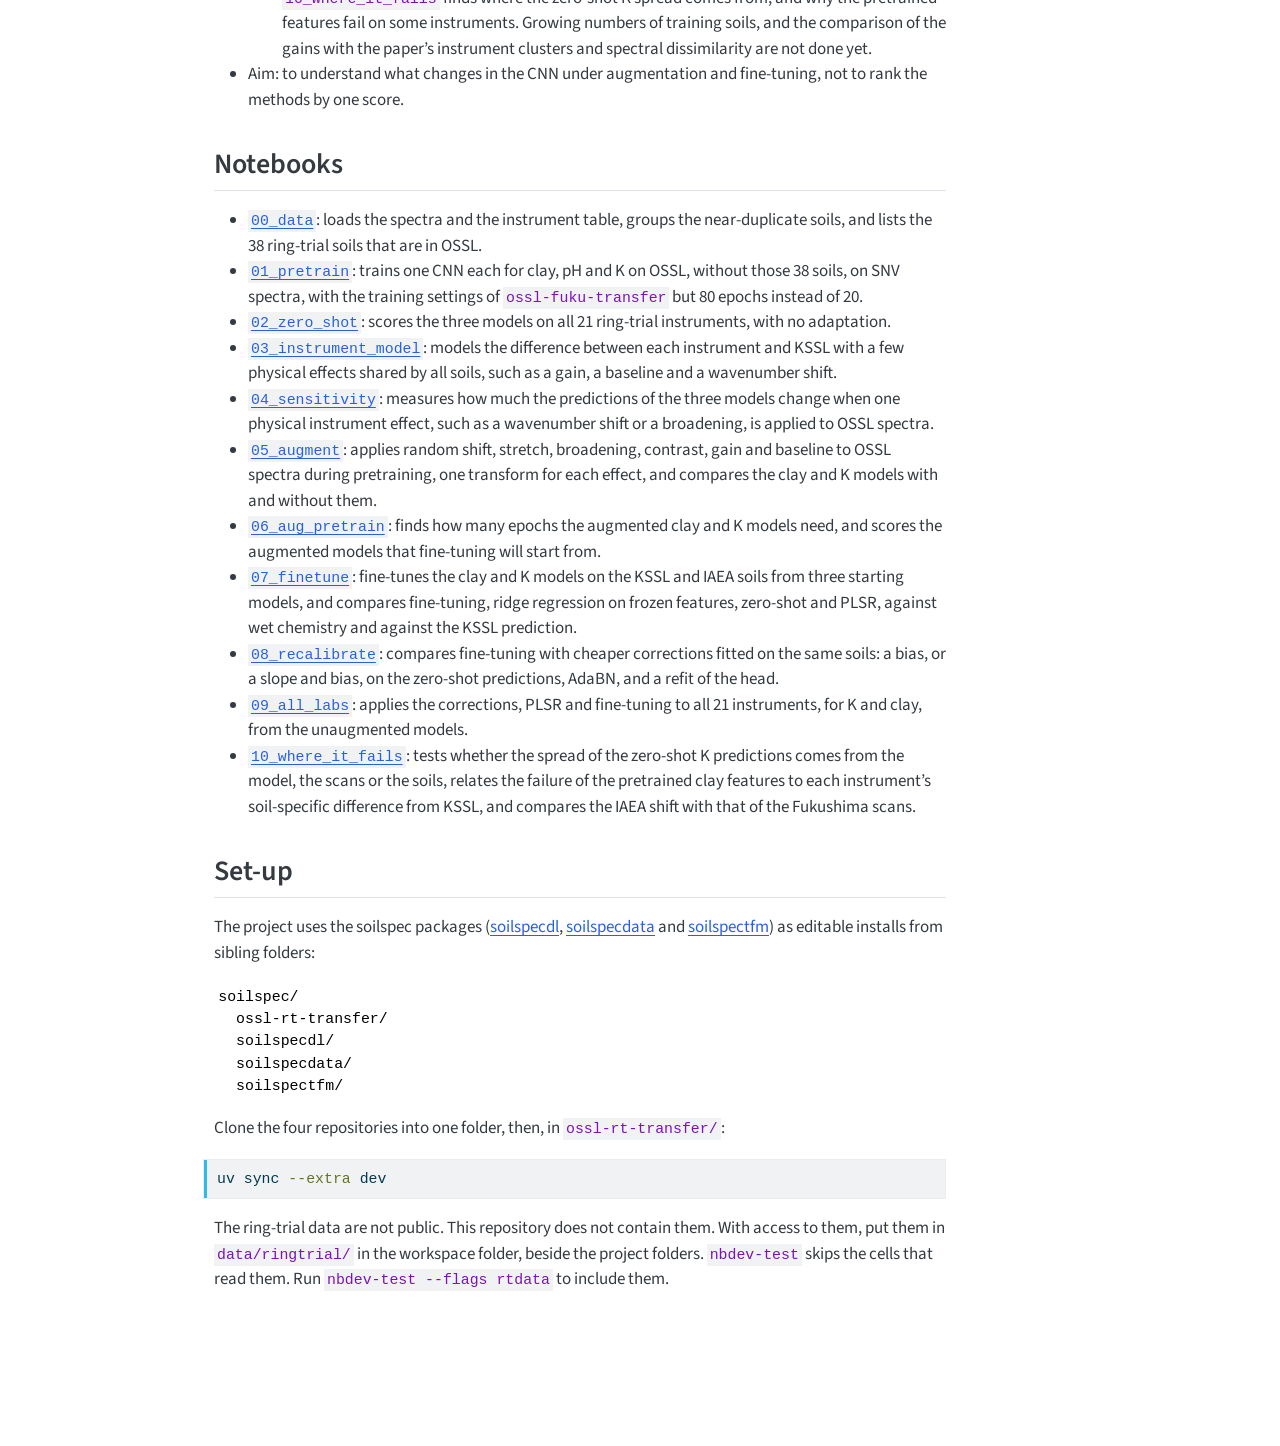
==== commit 01084d84: "deploy: bb72be336e7b4c7eb34360ae3381e63d7a7edb73" ====
--- a/index.html
+++ b/index.html
@@ -2,7 +2,7 @@
 <html xmlns="http://www.w3.org/1999/xhtml" lang="en" xml:lang="en"><head>
 
 <meta charset="utf-8">
-<meta name="generator" content="quarto-1.10.19">
+<meta name="generator" content="quarto-1.11.9">
 
 <meta name="viewport" content="width=device-width, initial-scale=1.0, user-scalable=yes">
 
@@ -74,14 +74,15 @@
 <meta name="quarto:offset" content="./">
 <script src="site_libs/quarto-html/quarto.js" type="module"></script>
 <script src="site_libs/quarto-html/tabsets/tabsets.js" type="module"></script>
+<script src="site_libs/quarto-html/scrollable-regions/scrollable-regions.js" type="module"></script>
 <script src="site_libs/quarto-html/popper.min.js"></script>
 <script src="site_libs/quarto-html/tippy.umd.min.js"></script>
 <script src="site_libs/quarto-html/anchor.min.js"></script>
 <link href="site_libs/quarto-html/tippy.css" rel="stylesheet">
-<link href="site_libs/quarto-html/quarto-syntax-highlighting-bf27225e3a48a9273f3daa8f8e829971.css" rel="stylesheet" id="quarto-text-highlighting-styles">
+<link href="site_libs/quarto-html/quarto-syntax-highlighting-63b5708e65d6cd79cd7618c58d0c21e7.css" rel="stylesheet" id="quarto-text-highlighting-styles">
 <script src="site_libs/bootstrap/bootstrap.min.js"></script>
 <link href="site_libs/bootstrap/bootstrap-icons.css" rel="stylesheet">
-<link href="site_libs/bootstrap/bootstrap-4a0132d6516ed1437d66c2742ecec8d8.min.css" rel="stylesheet" append-hash="true" id="quarto-bootstrap" data-mode="light">
+<link href="site_libs/bootstrap/bootstrap-0ae2d6264e000b8c4f084cd30789b847.min.css" rel="stylesheet" append-hash="true" id="quarto-bootstrap" data-mode="light">
 <script id="quarto-search-options" type="application/json">{
   "location": "navbar",
   "copy-button": false,
@@ -120,11 +121,11 @@
 <meta name="twitter:card" content="summary">
 </head>
 
-<body class="nav-sidebar floating nav-fixed quarto-light">
+<body class="nav-sidebar floating nav-fixed quarto-light"><a id="quarto-skip-link" class="visually-hidden-focusable" href="#quarto-document-content">Skip to main content</a>
 
 <div id="quarto-search-results"></div>
   <header id="quarto-header" class="headroom fixed-top">
-    <nav class="navbar navbar-expand-lg " data-bs-theme="dark">
+    <nav class="navbar navbar-expand-lg " data-bs-theme="dark" aria-label="Site">
       <div class="navbar-container container-fluid">
       <div class="navbar-brand-container mx-auto">
     <a class="navbar-brand" href="./index.html">
@@ -136,13 +137,13 @@
           <div id="quarto-search" class="" title="Search"></div>
       </div> <!-- /container-fluid -->
     </nav>
-  <nav class="quarto-secondary-nav">
+  <nav class="quarto-secondary-nav" aria-label="Toolbar">
     <div class="container-fluid d-flex">
       <button type="button" class="quarto-btn-toggle btn" data-bs-toggle="collapse" role="button" data-bs-target=".quarto-sidebar-collapse-item" aria-controls="quarto-sidebar" aria-expanded="false" aria-label="Toggle sidebar navigation" onclick="if (window.quartoToggleHeadroom) { window.quartoToggleHeadroom(); }">
         <i class="bi bi-layout-text-sidebar-reverse"></i>
       </button>
-        <nav class="quarto-page-breadcrumbs" aria-label="breadcrumb"><ol class="breadcrumb"><li class="breadcrumb-item"><a href="./index.html">Overview</a></li></ol></nav>
-        <a class="flex-grow-1" role="navigation" data-bs-toggle="collapse" data-bs-target=".quarto-sidebar-collapse-item" aria-controls="quarto-sidebar" aria-expanded="false" aria-label="Toggle sidebar navigation" onclick="if (window.quartoToggleHeadroom) { window.quartoToggleHeadroom(); }">      
+        <nav class="quarto-page-breadcrumbs" aria-label="Breadcrumbs"><ol class="breadcrumb"><li class="breadcrumb-item"><a href="./index.html">Overview</a></li></ol></nav>
+        <a class="flex-grow-1" data-bs-toggle="collapse" data-bs-target=".quarto-sidebar-collapse-item" onclick="if (window.quartoToggleHeadroom) { window.quartoToggleHeadroom(); }">      
         </a>
     </div>
   </nav>
@@ -150,7 +151,7 @@
 <!-- content -->
 <div id="quarto-content" class="quarto-container page-columns page-rows-contents page-layout-article page-navbar">
 <!-- sidebar -->
-  <nav id="quarto-sidebar" class="sidebar collapse collapse-horizontal quarto-sidebar-collapse-item sidebar-navigation floating overflow-auto">
+  <nav id="quarto-sidebar" class="sidebar collapse collapse-horizontal quarto-sidebar-collapse-item sidebar-navigation floating overflow-auto" aria-label="Section">
     <div class="sidebar-menu-container"> 
     <ul class="list-unstyled mt-1">
         <li class="sidebar-item">
@@ -161,13 +162,10 @@
 </li>
         <li class="sidebar-item sidebar-item-section">
       <div class="sidebar-item-container"> 
-            <a class="sidebar-item-text sidebar-link text-start" data-bs-toggle="collapse" data-bs-target="#quarto-sidebar-section-1" role="navigation" aria-expanded="true">
- <span class="menu-text">Data and spectra</span></a>
-          <a class="sidebar-item-toggle text-start" data-bs-toggle="collapse" data-bs-target="#quarto-sidebar-section-1" role="navigation" aria-expanded="true" aria-label="Toggle section">
-            <i class="bi bi-chevron-right ms-2"></i>
-          </a> 
+            <button type="button" class="sidebar-item-text sidebar-item-toggle sidebar-link text-start" data-bs-toggle="collapse" data-bs-target="#quarto-sidebar-section-1" aria-controls="quarto-sidebar-section-1" aria-expanded="true">
+ <span class="menu-text" id="quarto-sidebar-section-1-label">Data and spectra</span><i class="bi bi-chevron-right" aria-hidden="true"></i></button>
       </div>
-      <ul id="quarto-sidebar-section-1" class="collapse list-unstyled sidebar-section depth1 show">  
+      <ul id="quarto-sidebar-section-1" aria-labelledby="quarto-sidebar-section-1-label" class="collapse list-unstyled sidebar-section depth1 show">  
           <li class="sidebar-item">
   <div class="sidebar-item-container"> 
   <a href="./data.html" class="sidebar-item-text sidebar-link">
@@ -178,13 +176,10 @@
   </li>
         <li class="sidebar-item sidebar-item-section">
       <div class="sidebar-item-container"> 
-            <a class="sidebar-item-text sidebar-link text-start" data-bs-toggle="collapse" data-bs-target="#quarto-sidebar-section-2" role="navigation" aria-expanded="true">
- <span class="menu-text">Pretraining</span></a>
-          <a class="sidebar-item-toggle text-start" data-bs-toggle="collapse" data-bs-target="#quarto-sidebar-section-2" role="navigation" aria-expanded="true" aria-label="Toggle section">
-            <i class="bi bi-chevron-right ms-2"></i>
-          </a> 
+            <button type="button" class="sidebar-item-text sidebar-item-toggle sidebar-link text-start" data-bs-toggle="collapse" data-bs-target="#quarto-sidebar-section-2" aria-controls="quarto-sidebar-section-2" aria-expanded="true">
+ <span class="menu-text" id="quarto-sidebar-section-2-label">Pretraining</span><i class="bi bi-chevron-right" aria-hidden="true"></i></button>
       </div>
-      <ul id="quarto-sidebar-section-2" class="collapse list-unstyled sidebar-section depth1 show">  
+      <ul id="quarto-sidebar-section-2" aria-labelledby="quarto-sidebar-section-2-label" class="collapse list-unstyled sidebar-section depth1 show">  
           <li class="sidebar-item">
   <div class="sidebar-item-container"> 
   <a href="./pretrain.html" class="sidebar-item-text sidebar-link">
@@ -195,34 +190,70 @@
   </li>
         <li class="sidebar-item sidebar-item-section">
       <div class="sidebar-item-container"> 
-            <a class="sidebar-item-text sidebar-link text-start" data-bs-toggle="collapse" data-bs-target="#quarto-sidebar-section-3" role="navigation" aria-expanded="true">
- <span class="menu-text">Transfer</span></a>
-          <a class="sidebar-item-toggle text-start" data-bs-toggle="collapse" data-bs-target="#quarto-sidebar-section-3" role="navigation" aria-expanded="true" aria-label="Toggle section">
-            <i class="bi bi-chevron-right ms-2"></i>
-          </a> 
+            <button type="button" class="sidebar-item-text sidebar-item-toggle sidebar-link text-start" data-bs-toggle="collapse" data-bs-target="#quarto-sidebar-section-3" aria-controls="quarto-sidebar-section-3" aria-expanded="true">
+ <span class="menu-text" id="quarto-sidebar-section-3-label">Transfer</span><i class="bi bi-chevron-right" aria-hidden="true"></i></button>
       </div>
-      <ul id="quarto-sidebar-section-3" class="collapse list-unstyled sidebar-section depth1 show">  
+      <ul id="quarto-sidebar-section-3" aria-labelledby="quarto-sidebar-section-3-label" class="collapse list-unstyled sidebar-section depth1 show">  
           <li class="sidebar-item">
   <div class="sidebar-item-container"> 
   <a href="./zero_shot.html" class="sidebar-item-text sidebar-link">
  <span class="menu-text">Zero-shot transfer</span></a>
+  </div>
+</li>
+          <li class="sidebar-item">
+  <div class="sidebar-item-container"> 
+  <a href="./finetune.html" class="sidebar-item-text sidebar-link">
+ <span class="menu-text">Fine-tuning</span></a>
+  </div>
+</li>
+          <li class="sidebar-item">
+  <div class="sidebar-item-container"> 
+  <a href="./recalibrate.html" class="sidebar-item-text sidebar-link">
+ <span class="menu-text">Recalibration</span></a>
+  </div>
+</li>
+          <li class="sidebar-item">
+  <div class="sidebar-item-container"> 
+  <a href="./all_labs.html" class="sidebar-item-text sidebar-link">
+ <span class="menu-text">All labs</span></a>
+  </div>
+</li>
+          <li class="sidebar-item">
+  <div class="sidebar-item-container"> 
+  <a href="./where_it_fails.html" class="sidebar-item-text sidebar-link">
+ <span class="menu-text">Where transfer fails</span></a>
   </div>
 </li>
       </ul>
   </li>
         <li class="sidebar-item sidebar-item-section">
       <div class="sidebar-item-container"> 
-            <a class="sidebar-item-text sidebar-link text-start" data-bs-toggle="collapse" data-bs-target="#quarto-sidebar-section-4" role="navigation" aria-expanded="true">
- <span class="menu-text">Cross-calibration</span></a>
-          <a class="sidebar-item-toggle text-start" data-bs-toggle="collapse" data-bs-target="#quarto-sidebar-section-4" role="navigation" aria-expanded="true" aria-label="Toggle section">
-            <i class="bi bi-chevron-right ms-2"></i>
-          </a> 
+            <button type="button" class="sidebar-item-text sidebar-item-toggle sidebar-link text-start" data-bs-toggle="collapse" data-bs-target="#quarto-sidebar-section-4" aria-controls="quarto-sidebar-section-4" aria-expanded="true">
+ <span class="menu-text" id="quarto-sidebar-section-4-label">Cross-calibration</span><i class="bi bi-chevron-right" aria-hidden="true"></i></button>
       </div>
-      <ul id="quarto-sidebar-section-4" class="collapse list-unstyled sidebar-section depth1 show">  
+      <ul id="quarto-sidebar-section-4" aria-labelledby="quarto-sidebar-section-4-label" class="collapse list-unstyled sidebar-section depth1 show">  
           <li class="sidebar-item">
   <div class="sidebar-item-container"> 
   <a href="./instrument_model.html" class="sidebar-item-text sidebar-link">
  <span class="menu-text">Instrument model</span></a>
+  </div>
+</li>
+          <li class="sidebar-item">
+  <div class="sidebar-item-container"> 
+  <a href="./sensitivity.html" class="sidebar-item-text sidebar-link">
+ <span class="menu-text">Sensitivity to instrument effects</span></a>
+  </div>
+</li>
+          <li class="sidebar-item">
+  <div class="sidebar-item-container"> 
+  <a href="./augment.html" class="sidebar-item-text sidebar-link">
+ <span class="menu-text">Instrument augmentation</span></a>
+  </div>
+</li>
+          <li class="sidebar-item">
+  <div class="sidebar-item-container"> 
+  <a href="./aug_pretrain.html" class="sidebar-item-text sidebar-link">
+ <span class="menu-text">Augmented pretraining</span></a>
   </div>
 </li>
       </ul>
@@ -233,7 +264,7 @@
 <div id="quarto-sidebar-glass" class="quarto-sidebar-collapse-item" data-bs-toggle="collapse" data-bs-target=".quarto-sidebar-collapse-item"></div>
 <!-- margin-sidebar -->
     <div id="quarto-margin-sidebar" class="sidebar margin-sidebar">
-        <nav id="TOC" role="doc-toc" class="toc-active">
+        <nav id="TOC" role="doc-toc" aria-labelledby="toc-title" class="toc-active">
     <h2 id="toc-title">On this page</h2>
    
   <ul>
@@ -244,7 +275,7 @@
 <div class="toc-actions"><ul><li><a href="https://github.com/franckalbinet/ossl-rt-transfer/issues/new" class="toc-action"><i class="bi bi-github"></i>Report an issue</a></li></ul></div></nav>
     </div>
 <!-- main -->
-<main class="content" id="quarto-document-content">
+<main class="content" id="quarto-document-content" tabindex="-1">
 
 <header id="title-block-header" class="quarto-title-block default">
 <div class="quarto-title">
@@ -271,7 +302,7 @@
 
 
 <!-- WARNING: THIS FILE WAS AUTOGENERATED! DO NOT EDIT! -->
-<div class="callout callout-style-default callout-warning callout-titled" title="Work in progress">
+<div class="callout callout-style-default callout-warning callout-titled">
 <div class="callout-header d-flex align-content-center">
 <div class="callout-icon-container">
 <i class="callout-icon"></i>
@@ -281,7 +312,7 @@
 </div>
 </div>
 <div class="callout-body-container callout-body">
-<p>Pretraining and the zero-shot experiment have run. The other experiments below are still to come.</p>
+<p>Pretraining, the zero-shot experiment, the instrument model, the sensitivity check, the augmentation and fine-tuning on two instruments have run. The other experiments below are still to come.</p>
 </div>
 </div>
 <p>This project tests whether CNN models of soil mid-infrared (MIR) spectra, trained on the <a href="https://explorer.soilspectroscopy.org/">Open Soil Spectral Library (OSSL)</a>, transfer to other spectrometers. It uses the ring trial of <a href="https://doi.org/10.1016/j.geoderma.2023.116724">Safanelli et al.&nbsp;(2023)</a>, in which 20 laboratories scanned the same 70 soils, each with its own instrument and procedure. A Shimadzu instrument in Japan (<code>Hokudai</code>) also scanned 59 of the soils. The targets are organic carbon, clay, pH and exchangeable potassium (Kex).</p>
@@ -290,26 +321,37 @@
 <section id="design" class="level2">
 <h2 class="anchored" data-anchor-id="design">Design</h2>
 <ul>
+<li>Question: the ring trial keeps the soils fixed and changes only the instrument, so it isolates cross-calibration. The project tests whether a CNN pretrained on OSSL can give the same prediction for a soil on every instrument. Exchangeable K is the main property, because of its role in the remediation of soils after a nuclear accident, and because it has no direct absorption band. Clay is the control, with a direct signal and a known cause for its bias on KSSL.</li>
 <li>Data: soilspecdata’s <code>load_ringtrial</code> returns one <code>Spectra</code> per instrument, with the wet chemistry of the 70 soils.</li>
 <li>Pretraining: OSSL v1.2 without 38 KSSL samples that are ring-trial soils. Their OSSL spectra correlate with the KSSL instrument’s ring-trial spectra at 0.99999 or more, and their clay, pH and Kex values are identical. The remaining 22 KSSL soils and the 10 NAPT soils have no match in OSSL.</li>
 <li>Model: soilspecdl’s default <code>SpectralCNN</code>, the same CNN as in <code>ossl-fuku-transfer</code>, so the results of the two projects compare directly.</li>
 <li>Split: on each instrument, grouped k-fold cross-validation over all 70 soils, repeated with different fold assignments. Near-duplicate soils, such as RT_04, RT_05, RT_07, RT_13 and RT_15, stay in one fold. The paper’s Kennard-Stone split (50 calibration and 20 test soils) is not used: it is optimistic, and its test set has only 20 soils.</li>
 <li>Scores: Lin’s CCC, the paper’s main metric, and R². Every method uses the same folds, so methods are compared soil by soil, with paired tests.</li>
-<li>Experiments, in order:
+<li>Experiments:
 <ol type="1">
-<li>Zero-shot: the OSSL models on every instrument, against the paper’s Cubist, MBL and PLSR transfer results.</li>
-<li>Few-shot: fine-tuning, and a ridge regression on frozen block-4 features, against PLSR trained only on the ring-trial soils of the same instrument, with growing numbers of training soils.</li>
-<li>The gains per instrument, against the paper’s instrument clusters and spectral dissimilarity.</li>
+<li>Zero-shot (<code>02_zero_shot</code>): the OSSL models on every instrument, with no adaptation. The comparison with the paper’s Cubist, MBL and PLSR transfer results is not done yet.</li>
+<li>Instrument model (<code>03_instrument_model</code>): the difference between each instrument and KSSL, modelled with a few physical effects that all its soils share.</li>
+<li>Sensitivity (<code>04_sensitivity</code>): how much the predictions change under each of these effects.</li>
+<li>Augmentation (<code>05_augment</code>, <code>06_aug_pretrain</code>): pretraining with random instrument effects applied to the OSSL spectra, then zero-shot scoring on every instrument.</li>
+<li>Fine-tuning (<code>07_finetune</code>): fine-tuning on the soils of one instrument, and ridge regression on frozen block-4 features, from three pretrained models, against PLSR trained only on those soils. The PLSR preprocessing is that of mirzai: SNV, a first-derivative Savitzky-Golay filter and removal of the CO₂ band. It has run for K and clay on KSSL and IAEA. <code>08_recalibrate</code> compares it with linear recalibration, AdaBN and a refit of the head. <code>09_all_labs</code> applies these corrections, PLSR and fine-tuning to all 21 instruments, from the unaugmented models. <code>10_where_it_fails</code> finds where the zero-shot K spread comes from, and why the pretrained features fail on some instruments. Growing numbers of training soils, and the comparison of the gains with the paper’s instrument clusters and spectral dissimilarity are not done yet.</li>
 </ol></li>
+<li>Aim: to understand what changes in the CNN under augmentation and fine-tuning, not to rank the methods by one score.</li>
 </ul>
 </section>
 <section id="notebooks" class="level2">
 <h2 class="anchored" data-anchor-id="notebooks">Notebooks</h2>
 <ul>
-<li><p><a href="./data.html"><code>00_data</code></a>: loads the spectra and the instrument table, groups the near-duplicate soils, and lists the 38 ring-trial soils that are in OSSL.</p></li>
-<li><p><a href="./pretrain.html"><code>01_pretrain</code></a>: trains one CNN each for clay, pH and K on OSSL, without those 38 soils, on SNV spectra, with the training settings of <code>ossl-fuku-transfer</code> but 80 epochs instead of 20.</p></li>
-<li><p><a href="./zero_shot.html"><code>02_zero_shot</code></a>: scores the three models on all 21 ring-trial instruments, with no adaptation.</p></li>
-<li><p><a href="./instrument_model.html"><code>03_instrument_model</code></a>: models the difference between each instrument and KSSL with a few physical effects shared by all soils, such as a gain, a baseline and a wavenumber shift.</p></li>
+<li><a href="./data.html"><code>00_data</code></a>: loads the spectra and the instrument table, groups the near-duplicate soils, and lists the 38 ring-trial soils that are in OSSL.</li>
+<li><a href="./pretrain.html"><code>01_pretrain</code></a>: trains one CNN each for clay, pH and K on OSSL, without those 38 soils, on SNV spectra, with the training settings of <code>ossl-fuku-transfer</code> but 80 epochs instead of 20.</li>
+<li><a href="./zero_shot.html"><code>02_zero_shot</code></a>: scores the three models on all 21 ring-trial instruments, with no adaptation.</li>
+<li><a href="./instrument_model.html"><code>03_instrument_model</code></a>: models the difference between each instrument and KSSL with a few physical effects shared by all soils, such as a gain, a baseline and a wavenumber shift.</li>
+<li><a href="./sensitivity.html"><code>04_sensitivity</code></a>: measures how much the predictions of the three models change when one physical instrument effect, such as a wavenumber shift or a broadening, is applied to OSSL spectra.</li>
+<li><a href="./augment.html"><code>05_augment</code></a>: applies random shift, stretch, broadening, contrast, gain and baseline to OSSL spectra during pretraining, one transform for each effect, and compares the clay and K models with and without them.</li>
+<li><a href="./aug_pretrain.html"><code>06_aug_pretrain</code></a>: finds how many epochs the augmented clay and K models need, and scores the augmented models that fine-tuning will start from.</li>
+<li><a href="./finetune.html"><code>07_finetune</code></a>: fine-tunes the clay and K models on the KSSL and IAEA soils from three starting models, and compares fine-tuning, ridge regression on frozen features, zero-shot and PLSR, against wet chemistry and against the KSSL prediction.</li>
+<li><a href="./recalibrate.html"><code>08_recalibrate</code></a>: compares fine-tuning with cheaper corrections fitted on the same soils: a bias, or a slope and bias, on the zero-shot predictions, AdaBN, and a refit of the head.</li>
+<li><a href="./all_labs.html"><code>09_all_labs</code></a>: applies the corrections, PLSR and fine-tuning to all 21 instruments, for K and clay, from the unaugmented models.</li>
+<li><a href="./where_it_fails.html"><code>10_where_it_fails</code></a>: tests whether the spread of the zero-shot K predictions comes from the model, the scans or the soils, relates the failure of the pretrained clay features to each instrument’s soil-specific difference from KSSL, and compares the IAEA shift with that of the Fukushima scans.</li>
 </ul>
 </section>
 <section id="set-up" class="level2">
@@ -457,7 +499,8 @@
           return filterRegex.test(href) || localhostRegex.test(href) || mailtoRegex.test(href);
       }
       // Inspect non-navigation links and adorn them if external
-     var links = window.document.querySelectorAll('a[href]:not(.nav-link):not(.navbar-brand):not(.toc-action):not(.sidebar-link):not(.sidebar-item-toggle):not(.pagination-link):not(.no-external):not([aria-hidden]):not(.dropdown-item):not(.quarto-navigation-tool):not(.about-link)');
+      window.quartoDecorateExternalLinks = function (root) {
+     var links = (root || window.document).querySelectorAll('a[href]:not(.nav-link):not(.navbar-brand):not(.toc-action):not(.sidebar-link):not(.sidebar-item-toggle):not(.pagination-link):not(.no-external):not([aria-hidden]):not(.dropdown-item):not(.quarto-navigation-tool):not(.about-link)');
       for (var i=0; i<links.length; i++) {
         const link = links[i];
         if (!isInternal(link.href)) {
@@ -466,8 +509,69 @@
           if (link.dataset.originalHref !== undefined) {
             link.href = link.dataset.originalHref;
           }
-        }
-      }
+          if (!link.classList.contains('no-external-icon')) {
+          }
+        }
+      }
+      };
+      window.quartoDecorateExternalLinks(window.document);
+    // Esc closes the popup (WCAG 1.4.13) and focus leaving both trigger and
+    // popup closes it (WCAG 2.4.11); tippy handles neither for interactive popups.
+    const hideOnEscAndFocusOut = {
+      name: 'hideOnEscAndFocusOut',
+      defaultValue: true,
+      fn(instance) {
+        const dismiss = () => {
+          // A show scheduled by the trigger delay would otherwise reopen it
+          instance.clearDelayTimeouts();
+          instance.hide();
+        };
+        const onKeyDown = (event) => {
+          if (event.key !== 'Escape') {
+            return;
+          }
+          // Keep Esc from also reaching page handlers (e.g. reveal.js overview),
+          // except an open reveal.js slide menu, which Esc should close too.
+          // The menu handles keys only when its keyboard option is on.
+          const menuHandlesEsc = window.Reveal?.getPlugin?.('menu')?.isOpen() &&
+            window.Reveal.getConfig().menu?.keyboard !== false;
+          if (!menuHandlesEsc) {
+            event.stopPropagation();
+          }
+          if (instance.popper.contains(window.document.activeElement)) {
+            // Disabled while refocusing so the focus trigger does not reopen it
+            instance.disable();
+            instance.reference.focus();
+            instance.enable();
+          }
+          dismiss();
+        };
+        const onFocusOut = (event) => {
+          const target = event.relatedTarget;
+          if (target && !instance.reference.contains(target) &&
+              !instance.popper.contains(target)) {
+            dismiss();
+          }
+        };
+        // On the trigger too: a click trigger (code-annotations: select) has no
+        // blur handling. Attached for the instance's lifetime so leaving the
+        // trigger also cancels a show still pending on the trigger delay.
+        instance.reference.addEventListener('focusout', onFocusOut);
+        return {
+          onShow() {
+            window.document.addEventListener('keydown', onKeyDown, true);
+            instance.popper.addEventListener('focusout', onFocusOut);
+          },
+          onHide() {
+            window.document.removeEventListener('keydown', onKeyDown, true);
+            instance.popper.removeEventListener('focusout', onFocusOut);
+          },
+          onDestroy() {
+            instance.reference.removeEventListener('focusout', onFocusOut);
+          },
+        };
+      },
+    };
     function tippyHover(el, contentFn, onTriggerFn, onUntriggerFn) {
       const config = {
         allowHTML: true,
@@ -481,6 +585,7 @@
         interactiveBorder: 10,
         theme: 'quarto',
         placement: 'bottom-start',
+        plugins: [hideOnEscAndFocusOut],
       };
       if (contentFn) {
         config.content = contentFn;
@@ -643,44 +748,54 @@
           const lineIds = lines.map((line) => {
             return targetCell + "-" + line;
           })
-          let top = null;
-          let height = null;
-          let parent = null;
+          // Each band is positioned against its own containing block, which is
+          // not the offsetParent of the lines, so place it from client rects.
+          const placeBand = (band, firstEl, lastEl, codeBlock) => {
+            const container = band.offsetParent;
+            if (container === null) {
+              return;
+            }
+            const containerRect = container.getBoundingClientRect();
+            // Reveal.js scales slides with a transform, so convert client
+            // pixels back to the CSS pixels of the container.
+            const scale = containerRect.height / container.offsetHeight || 1;
+            const firstRect = firstEl.getBoundingClientRect();
+            const lastRect = lastEl.getBoundingClientRect();
+            const top = (firstRect.top - containerRect.top) / scale - container.clientTop + container.scrollTop;
+            const height = (lastRect.bottom - firstRect.top) / scale;
+            band.style.top = top - 2 + "px";
+            band.style.height = height + 4 + "px";
+            if (codeBlock) {
+              // Without the copy button wrapper, the containing block is wider
+              // than the code block, so span the code block explicitly.
+              const blockRect = codeBlock.getBoundingClientRect();
+              band.style.left = (blockRect.left - containerRect.left) / scale - container.clientLeft + container.scrollLeft + "px";
+              band.style.width = blockRect.width / scale + "px";
+            }
+          };
           if (lineIds.length > 0) {
-              //compute the position of the single el (top and bottom and make a div)
-              const el = window.document.getElementById(lineIds[0]);
-              top = el.offsetTop;
-              height = el.offsetHeight;
-              parent = el.parentElement.parentElement;
-            if (lineIds.length > 1) {
-              const lastEl = window.document.getElementById(lineIds[lineIds.length - 1]);
-              const bottom = lastEl.offsetTop + lastEl.offsetHeight;
-              height = bottom - top;
+            const el = window.document.getElementById(lineIds[0]);
+            const lastEl = window.document.getElementById(lineIds[lineIds.length - 1]);
+            const parent = el.parentElement.parentElement;
+            // cook up a div (if necessary) and position it
+            let div = window.document.getElementById("code-annotation-line-highlight");
+            if (div === null) {
+              div = window.document.createElement("div");
+              div.setAttribute("id", "code-annotation-line-highlight");
+              div.style.position = 'absolute';
+              parent.appendChild(div);
             }
-            if (top !== null && height !== null && parent !== null) {
-              // cook up a div (if necessary) and position it 
-              let div = window.document.getElementById("code-annotation-line-highlight");
-              if (div === null) {
-                div = window.document.createElement("div");
-                div.setAttribute("id", "code-annotation-line-highlight");
-                div.style.position = 'absolute';
-                parent.appendChild(div);
-              }
-              div.style.top = top - 2 + "px";
-              div.style.height = height + 4 + "px";
-              div.style.left = 0;
-              let gutterDiv = window.document.getElementById("code-annotation-line-highlight-gutter");
-              if (gutterDiv === null) {
-                gutterDiv = window.document.createElement("div");
-                gutterDiv.setAttribute("id", "code-annotation-line-highlight-gutter");
-                gutterDiv.style.position = 'absolute';
-                const codeCell = window.document.getElementById(targetCell);
-                const gutter = codeCell.querySelector('.code-annotation-gutter');
-                gutter.appendChild(gutterDiv);
-              }
-              gutterDiv.style.top = top - 2 + "px";
-              gutterDiv.style.height = height + 4 + "px";
+            placeBand(div, el, lastEl, parent.closest("div.sourceCode") || parent);
+            let gutterDiv = window.document.getElementById("code-annotation-line-highlight-gutter");
+            if (gutterDiv === null) {
+              gutterDiv = window.document.createElement("div");
+              gutterDiv.setAttribute("id", "code-annotation-line-highlight-gutter");
+              gutterDiv.style.position = 'absolute';
+              const codeCell = window.document.getElementById(targetCell);
+              const gutter = codeCell.querySelector('.code-annotation-gutter');
+              gutter.appendChild(gutterDiv);
             }
+            placeBand(gutterDiv, el, lastEl);
             selectedAnnoteEl = annoteEl;
           }
         };
@@ -779,6 +894,9 @@
     }
   });
   </script>
+  <script type="application/javascript">
+  window.quartoScrollableRegionsLabels = {"code":"Scrollable code","output":"Scrollable output"};
+  </script>
 </div> <!-- /content -->
 
 
--- a/site_libs/quarto-html/quarto-syntax-highlighting-63b5708e65d6cd79cd7618c58d0c21e7.css
+++ b/site_libs/quarto-html/quarto-syntax-highlighting-63b5708e65d6cd79cd7618c58d0c21e7.css
@@ -0,0 +1,236 @@
+/* quarto syntax highlight colors */
+:root {
+  --quarto-hl-ot-color: #003B4F;
+  --quarto-hl-at-color: #657422;
+  --quarto-hl-ss-color: #20794D;
+  --quarto-hl-an-color: #5E5E5E;
+  --quarto-hl-fu-color: #4758AB;
+  --quarto-hl-st-color: #20794D;
+  --quarto-hl-cf-color: #003B4F;
+  --quarto-hl-op-color: #5E5E5E;
+  --quarto-hl-er-color: #AD0000;
+  --quarto-hl-bn-color: #AD0000;
+  --quarto-hl-al-color: #AD0000;
+  --quarto-hl-va-color: #111111;
+  --quarto-hl-bu-color: inherit;
+  --quarto-hl-ex-color: inherit;
+  --quarto-hl-pp-color: #AD0000;
+  --quarto-hl-in-color: #5E5E5E;
+  --quarto-hl-vs-color: #20794D;
+  --quarto-hl-wa-color: #5E5E5E;
+  --quarto-hl-do-color: #5E5E5E;
+  --quarto-hl-im-color: #00769E;
+  --quarto-hl-ch-color: #20794D;
+  --quarto-hl-dt-color: #AD0000;
+  --quarto-hl-fl-color: #AD0000;
+  --quarto-hl-co-color: #5E5E5E;
+  --quarto-hl-cv-color: #5E5E5E;
+  --quarto-hl-cn-color: #8f5902;
+  --quarto-hl-sc-color: #5E5E5E;
+  --quarto-hl-dv-color: #AD0000;
+  --quarto-hl-kw-color: #003B4F;
+}
+
+/* other quarto variables */
+:root {
+  --quarto-font-monospace: SFMono-Regular, Menlo, Monaco, Consolas, "Liberation Mono", "Courier New", monospace;
+}
+
+/* syntax highlight based on Pandoc's rules */
+pre > code.sourceCode > span {
+  color: #003B4F;
+}
+
+code.sourceCode > span {
+  color: #003B4F;
+}
+
+div.sourceCode,
+div.sourceCode pre.sourceCode {
+  color: #003B4F;
+}
+
+/* Normal */
+code span {
+  color: #003B4F;
+}
+
+/* Alert */
+code span.al {
+  color: #AD0000;
+  font-style: inherit;
+}
+
+/* Annotation */
+code span.an {
+  color: #5E5E5E;
+  font-style: inherit;
+}
+
+/* Attribute */
+code span.at {
+  color: #657422;
+  font-style: inherit;
+}
+
+/* BaseN */
+code span.bn {
+  color: #AD0000;
+  font-style: inherit;
+}
+
+/* BuiltIn */
+code span.bu {
+  font-style: inherit;
+}
+
+/* ControlFlow */
+code span.cf {
+  color: #003B4F;
+  font-weight: bold;
+  font-style: inherit;
+}
+
+/* Char */
+code span.ch {
+  color: #20794D;
+  font-style: inherit;
+}
+
+/* Constant */
+code span.cn {
+  color: #8f5902;
+  font-style: inherit;
+}
+
+/* Comment */
+code span.co {
+  color: #5E5E5E;
+  font-style: inherit;
+}
+
+/* CommentVar */
+code span.cv {
+  color: #5E5E5E;
+  font-style: italic;
+}
+
+/* Documentation */
+code span.do {
+  color: #5E5E5E;
+  font-style: italic;
+}
+
+/* DataType */
+code span.dt {
+  color: #AD0000;
+  font-style: inherit;
+}
+
+/* DecVal */
+code span.dv {
+  color: #AD0000;
+  font-style: inherit;
+}
+
+/* Error */
+code span.er {
+  color: #AD0000;
+  font-style: inherit;
+}
+
+/* Extension */
+code span.ex {
+  font-style: inherit;
+}
+
+/* Float */
+code span.fl {
+  color: #AD0000;
+  font-style: inherit;
+}
+
+/* Function */
+code span.fu {
+  color: #4758AB;
+  font-style: inherit;
+}
+
+/* Import */
+code span.im {
+  color: #00769E;
+  font-style: inherit;
+}
+
+/* Information */
+code span.in {
+  color: #5E5E5E;
+  font-style: inherit;
+}
+
+/* Keyword */
+code span.kw {
+  color: #003B4F;
+  font-weight: bold;
+  font-style: inherit;
+}
+
+/* Operator */
+code span.op {
+  color: #5E5E5E;
+  font-style: inherit;
+}
+
+/* Other */
+code span.ot {
+  color: #003B4F;
+  font-style: inherit;
+}
+
+/* Preprocessor */
+code span.pp {
+  color: #AD0000;
+  font-style: inherit;
+}
+
+/* SpecialChar */
+code span.sc {
+  color: #5E5E5E;
+  font-style: inherit;
+}
+
+/* SpecialString */
+code span.ss {
+  color: #20794D;
+  font-style: inherit;
+}
+
+/* String */
+code span.st {
+  color: #20794D;
+  font-style: inherit;
+}
+
+/* Variable */
+code span.va {
+  color: #111111;
+  font-style: inherit;
+}
+
+/* VerbatimString */
+code span.vs {
+  color: #20794D;
+  font-style: inherit;
+}
+
+/* Warning */
+code span.wa {
+  color: #5E5E5E;
+  font-style: italic;
+}
+
+.prevent-inlining {
+  content: "</";
+}
+
+/*# sourceMappingURL=054cc16b9e9817627be6994582d2ffb5.css.map */
